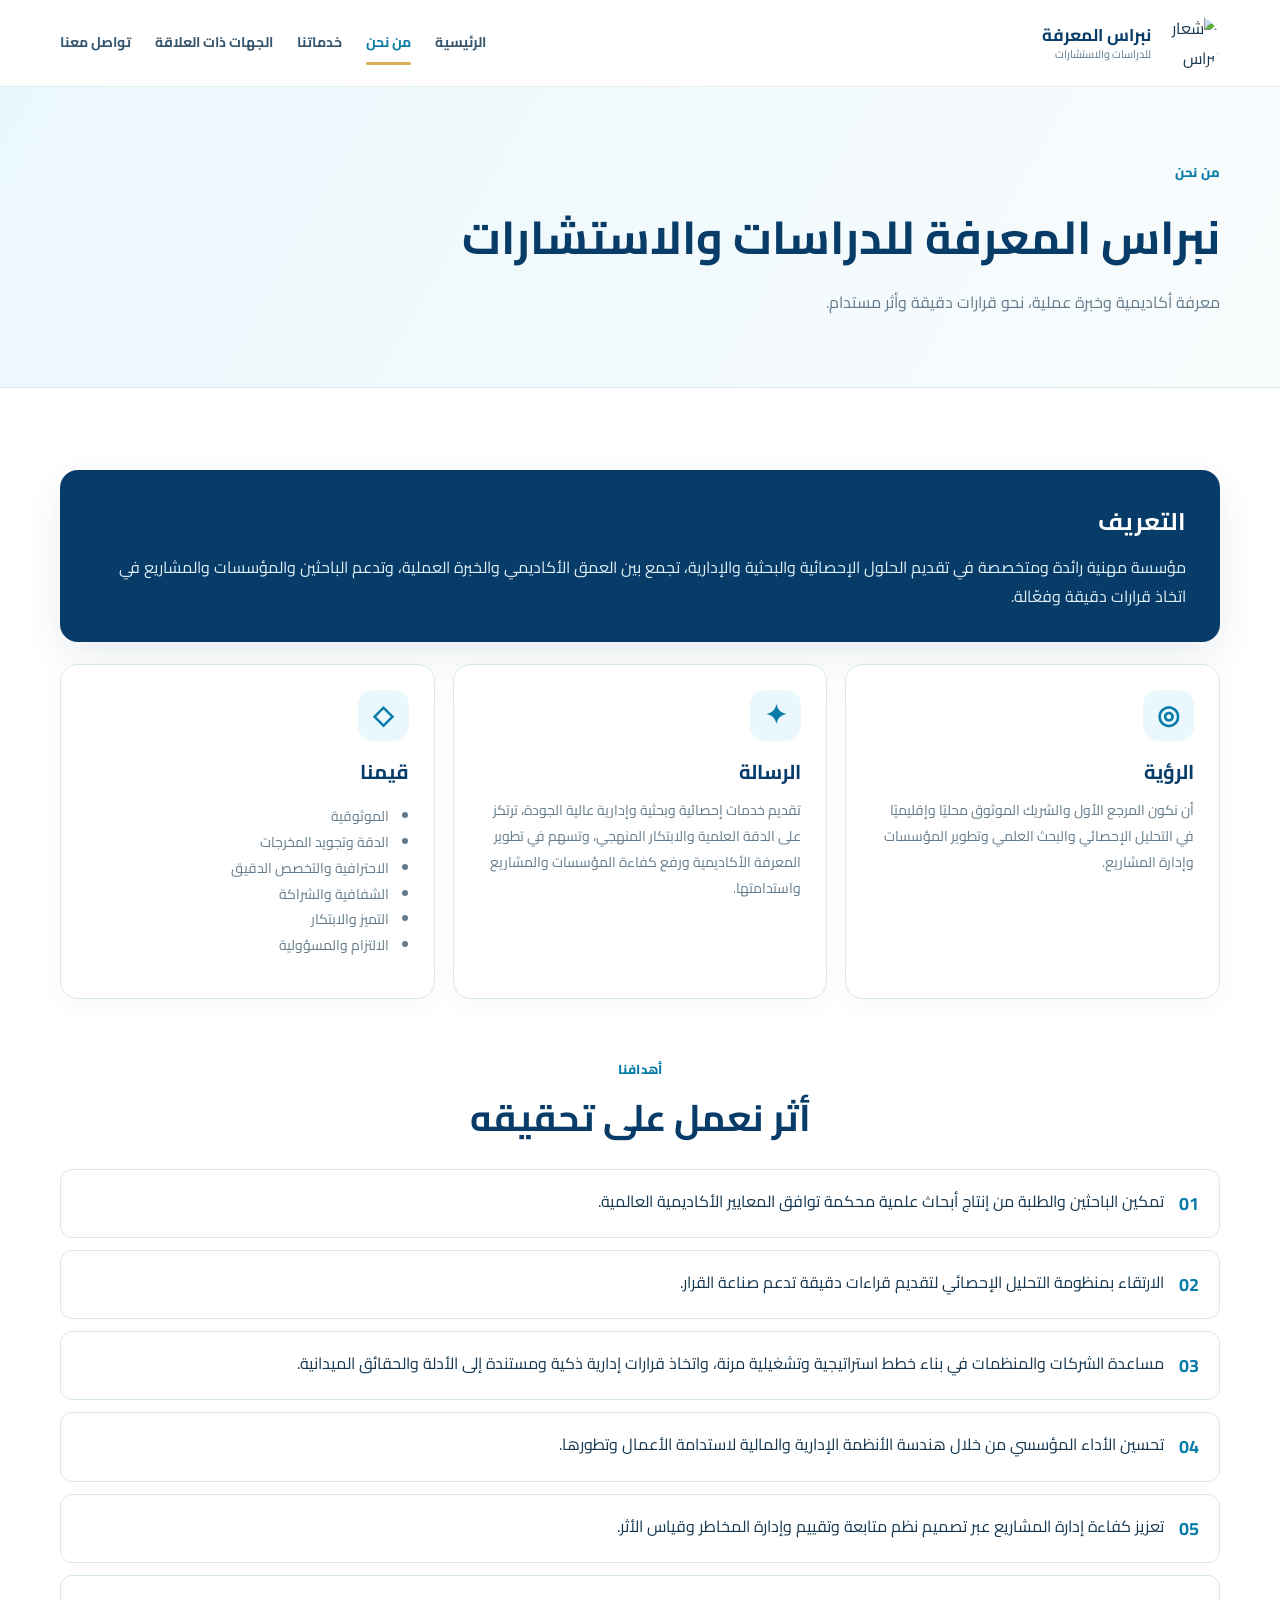
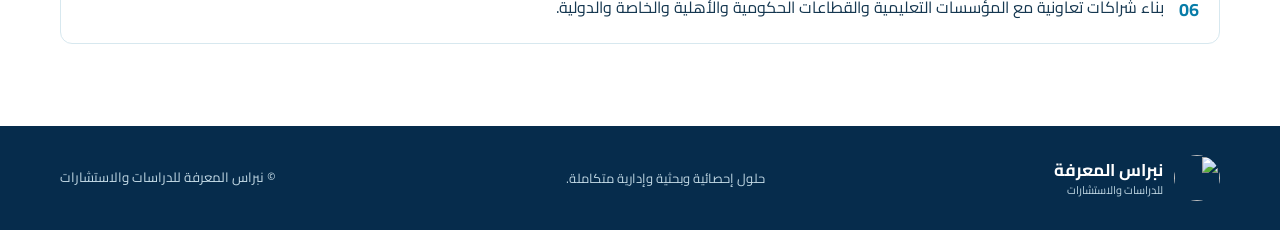
==== about.html @ 470da9b9 "Add files via upload" ====
<!doctype html><html lang="ar" dir="rtl"><head><meta charset="utf-8"><meta name="viewport" content="width=device-width, initial-scale=1"><title>من نحن | نبراس المعرفة</title><link rel="stylesheet" href="styles.css"></head><body>
<header class="site-header"><div class="container nav-wrap"><a class="brand" href="index.html"><img src="assets/logo.jpg" alt="شعار نبراس المعرفة"><span><b>نبراس المعرفة</b><small>للدراسات والاستشارات</small></span></a><button class="menu-toggle" aria-label="فتح القائمة" aria-expanded="false">☰</button><nav class="nav"><a href="index.html">الرئيسية</a><a class="active" href="about.html">من نحن</a><a href="services.html">خدماتنا</a><a href="sectors.html">الجهات ذات العلاقة</a><a href="contact.html">تواصل معنا</a></nav></div></header>
<main><section class="page-hero"><div class="container"><span class="eyebrow">من نحن</span><h1>نبراس المعرفة للدراسات والاستشارات</h1><p>معرفة أكاديمية وخبرة عملية، نحو قرارات دقيقة وأثر مستدام.</p></div></section>
<section class="section"><div class="container"><div class="intro-panel"><h2>التعريف</h2><p>مؤسسة مهنية رائدة ومتخصصة في تقديم الحلول الإحصائية والبحثية والإدارية، تجمع بين العمق الأكاديمي والخبرة العملية، وتدعم الباحثين والمؤسسات والمشاريع في اتخاذ قرارات دقيقة وفعّالة.</p></div>
<div class="cards three info-cards"><article class="info-card"><span class="icon">◎</span><h2>الرؤية</h2><p>أن نكون المرجع الأول والشريك الموثوق محليًا وإقليميًا في التحليل الإحصائي والبحث العلمي وتطوير المؤسسات وإدارة المشاريع.</p></article><article class="info-card"><span class="icon">✦</span><h2>الرسالة</h2><p>تقديم خدمات إحصائية وبحثية وإدارية عالية الجودة، ترتكز على الدقة العلمية والابتكار المنهجي، وتسهم في تطوير المعرفة الأكاديمية ورفع كفاءة المؤسسات والمشاريع واستدامتها.</p></article><article class="info-card"><span class="icon">◇</span><h2>قيمنا</h2><ul><li>الموثوقية</li><li>الدقة وتجويد المخرجات</li><li>الاحترافية والتخصص الدقيق</li><li>الشفافية والشراكة</li><li>التميز والابتكار</li><li>الالتزام والمسؤولية</li></ul></article></div>
<div class="section-heading compact"><span class="eyebrow">أهدافنا</span><h2>أثر نعمل على تحقيقه</h2></div><div class="goals"><p><b>01</b> تمكين الباحثين والطلبة من إنتاج أبحاث علمية محكمة توافق المعايير الأكاديمية العالمية.</p><p><b>02</b> الارتقاء بمنظومة التحليل الإحصائي لتقديم قراءات دقيقة تدعم صناعة القرار.</p><p><b>03</b> مساعدة الشركات والمنظمات في بناء خطط استراتيجية وتشغيلية مرنة، واتخاذ قرارات إدارية ذكية ومستندة إلى الأدلة والحقائق الميدانية.</p><p><b>04</b> تحسين الأداء المؤسسي من خلال هندسة الأنظمة الإدارية والمالية لاستدامة الأعمال وتطورها.</p><p><b>05</b> تعزيز كفاءة إدارة المشاريع عبر تصميم نظم متابعة وتقييم وإدارة المخاطر وقياس الأثر.</p><p><b>06</b> بناء شراكات تعاونية مع المؤسسات التعليمية والقطاعات الحكومية والأهلية والخاصة والدولية.</p></div></div></section></main>
<footer class="footer"><div class="container footer-inner"><div class="brand footer-brand"><img src="assets/logo.jpg" alt=""><span><b>نبراس المعرفة</b><small>للدراسات والاستشارات</small></span></div><p>حلول إحصائية وبحثية وإدارية متكاملة.</p><small>© <span data-year></span> نبراس المعرفة للدراسات والاستشارات</small></div></footer><script src="script.js"></script></body></html>
---- styles.css ----
@import url('https://fonts.googleapis.com/css2?family=Cairo:wght@400;500;600;700;800&display=swap');
:root{--navy:#073b68;--blue:#087ca8;--sky:#eaf7fc;--gold:#d9b34f;--ink:#153750;--muted:#637b8c;--white:#fff;--line:#d7e8ef;--shadow:0 14px 38px rgba(5,53,88,.09)}
*{box-sizing:border-box}html{scroll-behavior:smooth}body{margin:0;font-family:'Cairo',Tahoma,Arial,sans-serif;color:var(--ink);background:#fff;line-height:1.85}a{color:inherit;text-decoration:none}.container{width:min(1160px,calc(100% - 36px));margin:auto}.site-header{position:sticky;top:0;z-index:20;background:rgba(255,255,255,.96);backdrop-filter:blur(12px);border-bottom:1px solid #e4eef3}.nav-wrap{min-height:86px;display:flex;align-items:center;justify-content:space-between;gap:24px}.brand{display:flex;align-items:center;gap:11px;min-width:max-content}.brand img{width:58px;height:58px;object-fit:contain;border-radius:50%}.brand span{display:flex;flex-direction:column;line-height:1.45}.brand b{font-size:17px;color:var(--navy)}.brand small{font-size:11px;color:var(--muted)}.nav{display:flex;align-items:center;gap:24px}.nav a{font-size:14px;font-weight:700;color:#35566e;padding:9px 0;position:relative}.nav a:hover,.nav a.active{color:var(--blue)}.nav a.active:after{content:"";height:3px;background:var(--gold);position:absolute;bottom:0;right:0;left:0;border-radius:3px}.menu-toggle{display:none;background:var(--navy);color:white;border:0;border-radius:9px;padding:8px 12px;font-size:22px}.hero{overflow:hidden;background:radial-gradient(circle at 80% 15%,#dff5fc 0,transparent 35%),linear-gradient(135deg,#f7fcfe,#eaf7fc);position:relative}.hero:after{content:"";position:absolute;left:-130px;bottom:-210px;width:440px;height:440px;border:1px solid #c7e9f4;border-radius:50%;box-shadow:0 0 0 35px #e3f4fa,0 0 0 70px #eff9fc}.hero-grid{min-height:560px;display:grid;grid-template-columns:1.15fr .85fr;align-items:center;gap:60px;padding-top:54px;padding-bottom:66px;position:relative;z-index:1}.eyebrow{display:inline-block;color:var(--blue);font-size:13px;font-weight:800;letter-spacing:.2px}.hero h1{font-size:clamp(36px,5vw,60px);line-height:1.35;color:var(--navy);margin:12px 0 18px;font-weight:800}.hero h1 em{font-style:normal;color:var(--blue)}.hero-copy>p{font-size:17px;max-width:650px;color:#516d80;margin:0 0 28px}.hero-actions{display:flex;gap:12px;flex-wrap:wrap}.btn{display:inline-flex;align-items:center;justify-content:center;gap:12px;padding:12px 23px;border-radius:11px;font:700 14px 'Cairo',sans-serif;border:1px solid transparent;cursor:pointer;transition:.2s}.btn:hover{transform:translateY(-2px)}.primary{background:var(--navy);color:#fff;box-shadow:0 8px 18px #073b6820}.secondary{border-color:#b7d4e1;background:#fff;color:var(--navy)}.light{background:white;color:var(--navy)}.full{width:100%}.trust-row{display:flex;flex-wrap:wrap;gap:16px;margin-top:28px;font-size:12px;color:#4d7186}.hero-logo{display:flex;align-items:center;justify-content:center;position:relative;min-height:370px}.logo-halo{width:min(360px,90%);aspect-ratio:1;border-radius:50%;background:#fff;padding:16px;box-shadow:0 25px 70px #0c50751c;border:1px solid #d3eaf3}.logo-halo img{width:100%;height:100%;object-fit:contain;border-radius:50%}.floating-note{position:absolute;bottom:28px;right:0;background:white;border:1px solid var(--line);box-shadow:var(--shadow);border-radius:15px;padding:12px 19px;display:flex;flex-direction:column;line-height:1.5}.floating-note strong{font-size:22px;color:var(--navy)}.floating-note span{font-size:12px;color:var(--muted)}.section{padding:82px 0}.soft{background:#f4fafc}.section-heading{text-align:center;margin:0 auto 38px;max-width:650px}.section-heading h2,.split h2{font-size:clamp(26px,3vw,37px);line-height:1.4;color:var(--navy);margin:8px 0 10px}.section-heading p,.split p{color:var(--muted);margin:0}.cards{display:grid;gap:18px}.four{grid-template-columns:repeat(4,1fr)}.three{grid-template-columns:repeat(3,1fr)}.two{grid-template-columns:repeat(2,1fr)}.service-card,.info-card{border:1px solid var(--line);border-radius:18px;background:white;padding:25px;box-shadow:0 7px 25px rgba(7,59,104,.035);transition:.22s}.service-card:hover{transform:translateY(-5px);box-shadow:var(--shadow);border-color:#a7d6e8}.service-card h3,.service-card h2,.info-card h2{color:var(--navy);margin:12px 0 8px;font-size:20px}.service-card p,.info-card p{font-size:14px;color:var(--muted);margin:0 0 18px}.service-card>b{font-size:13px;color:var(--blue)}.icon{display:grid;place-items:center;width:51px;height:51px;border-radius:15px;background:var(--sky);color:var(--blue);font-size:26px;font-weight:800}.split{display:grid;grid-template-columns:1fr 1fr;gap:65px;align-items:center}.split p{max-width:590px;margin-bottom:20px}.text-link{color:var(--blue);font-weight:800}.feature-list{display:grid;gap:12px}.feature-list>div{display:flex;align-items:center;gap:18px;background:white;border:1px solid var(--line);padding:16px 20px;border-radius:14px}.feature-list>div>b{font-size:24px;color:var(--gold)}.feature-list span{display:flex;flex-direction:column}.feature-list strong{color:var(--navy)}.feature-list small{color:var(--muted)}.cta{background:linear-gradient(115deg,#052e53,#087ba5);color:white;padding:38px 0}.cta-inner{display:flex;align-items:center;justify-content:space-between;gap:20px}.cta h2{font-size:27px;margin:0 0 5px}.cta p{margin:0;color:#d6edf7}.footer{background:#062c4c;color:#eaf6fb;padding:27px 0}.footer-inner{display:flex;align-items:center;justify-content:space-between;gap:20px;flex-wrap:wrap}.footer-brand b{color:#fff}.footer-brand small,.footer p,.footer-inner>small{color:#c0d7e3}.footer-brand img{width:46px;height:46px}.footer p{font-size:13px}.page-hero{padding:70px 0;background:linear-gradient(120deg,#eaf7fc,#f9fcfd);border-bottom:1px solid var(--line)}.page-hero h1{font-size:clamp(30px,4vw,46px);color:var(--navy);margin:8px 0}.page-hero p{color:var(--muted);margin:0}.intro-panel{background:var(--navy);color:white;padding:30px 34px;border-radius:18px;margin-bottom:22px;box-shadow:var(--shadow)}.intro-panel h2{margin:0 0 8px;color:#fff}.intro-panel p{margin:0;color:#e0f0f7}.info-cards{align-items:stretch}.info-card ul{padding-right:20px;color:var(--muted);font-size:14px}.compact{margin-top:55px;margin-bottom:25px}.goals{display:grid;gap:12px}.goals p{margin:0;display:flex;gap:15px;align-items:flex-start;padding:17px 20px;border:1px solid var(--line);border-radius:12px;background:#fff}.goals b{color:var(--blue);font-size:18px}.service-links{gap:22px}.service-card.large{padding:32px}.service-card.large h2{font-size:23px}.detail-layout{display:grid;grid-template-columns:1.3fr .7fr;gap:35px;align-items:start}.detail-layout h2{color:var(--navy);margin-top:0}.check-list{list-style:none;padding:0;display:grid;gap:12px}.check-list li{padding-right:30px;position:relative}.check-list li:before{content:"✓";position:absolute;right:0;top:0;color:var(--blue);font-weight:800}.note{background:#f2f9fc;border-right:4px solid var(--gold);padding:14px 17px;color:#526f80;border-radius:8px;font-size:13px;margin:24px 0}.detail-aside{background:linear-gradient(150deg,#eaf7fc,#fff);border:1px solid var(--line);border-radius:20px;padding:30px}.detail-aside h3{font-size:22px;color:var(--navy)}.detail-aside p{color:var(--muted)}.contact-grid{display:grid;grid-template-columns:.8fr 1.2fr;gap:25px;align-items:start}.contact-card,.contact-form{border:1px solid var(--line);border-radius:18px;padding:28px;background:#fff;box-shadow:var(--shadow)}.contact-card h2,.contact-form h2{margin-top:0;color:var(--navy)}.contact-card>p{color:var(--muted)}.contact-line{display:flex;align-items:center;gap:14px;padding:17px 0 25px}.contact-line div{display:flex;flex-direction:column}.contact-line small,.muted{color:var(--muted)}.contact-line strong{font-size:18px;color:var(--navy)}.contact-form{display:grid;gap:9px}.contact-form label{font-size:13px;font-weight:700;color:var(--ink)}.contact-form input,.contact-form select,.contact-form textarea{width:100%;font:14px 'Cairo',sans-serif;padding:12px 13px;border:1px solid #cbdfe8;border-radius:9px;background:#fbfdfe;color:var(--ink);outline:none}.contact-form input:focus,.contact-form select:focus,.contact-form textarea:focus{border-color:var(--blue);box-shadow:0 0 0 3px #087ca817}.muted{font-size:12px;margin-bottom:0}
@media(max-width:950px){.nav{gap:14px}.nav a{font-size:12px}.four{grid-template-columns:repeat(2,1fr)}.hero-grid{gap:25px}.hero-logo{min-height:300px}.logo-halo{width:min(300px,95%)}}
@media(max-width:720px){.container{width:min(100% - 28px,560px)}.nav-wrap{min-height:74px}.brand img{width:48px;height:48px}.brand b{font-size:15px}.menu-toggle{display:block}.nav{display:none;position:absolute;top:73px;right:0;left:0;background:white;border-bottom:1px solid var(--line);padding:12px 20px 20px;box-shadow:var(--shadow);flex-direction:column;align-items:stretch;gap:3px}.nav.open{display:flex}.nav a{font-size:14px;padding:9px 5px}.nav a.active:after{display:none}.hero-grid{grid-template-columns:1fr;padding-top:45px;padding-bottom:50px;gap:15px}.hero h1{font-size:38px}.hero-copy>p{font-size:15px}.hero-logo{min-height:260px;grid-row:1}.logo-halo{width:235px}.floating-note{right:8%;bottom:5px}.trust-row{gap:8px 14px}.section{padding:56px 0}.four,.three,.two,.split,.detail-layout,.contact-grid{grid-template-columns:1fr}.cards{gap:13px}.service-card,.info-card{padding:22px}.split{gap:30px}.cta-inner{align-items:flex-start;flex-direction:column}.page-hero{padding:48px 0}.page-hero h1{font-size:31px}.intro-panel{padding:24px}.footer-inner{align-items:flex-start;flex-direction:column;gap:8px}.footer p{margin:0}.service-card.large{padding:24px}.contact-card,.contact-form{padding:22px}}
@media(min-width:721px) and (max-width:820px){.nav-wrap{gap:12px}.brand small{font-size:10px}.brand img{width:45px;height:45px}.nav{gap:10px}.nav a{font-size:11px}}
/* Social media links on the contact page */
.social-links{display:grid;gap:12px;margin:20px 0 0}.social-link{display:flex;align-items:center;gap:13px;padding:13px 14px;border:1px solid var(--line);border-radius:13px;background:#fbfdfe;transition:.2s}.social-link:hover{transform:translateY(-2px);border-color:#a7d6e8;box-shadow:0 8px 20px rgba(7,59,104,.07)}.social-symbol{width:43px;height:43px;flex:0 0 43px;display:grid;place-items:center;border-radius:12px;background:var(--sky);color:var(--navy);font-size:24px;font-weight:800}.social-link.instagram .social-symbol{color:#b32d76}.social-link.telegram .social-symbol{color:#168bc2}.social-link.facebook .social-symbol{background:#e8f0ff;color:#1877f2;font-family:Arial,sans-serif}.social-link>span:nth-child(2){display:flex;flex-direction:column;flex:1;line-height:1.5}.social-link strong{color:var(--navy);font-size:14px}.social-link small{color:var(--muted);font-size:11px}.social-arrow{font-size:18px;color:var(--blue)}
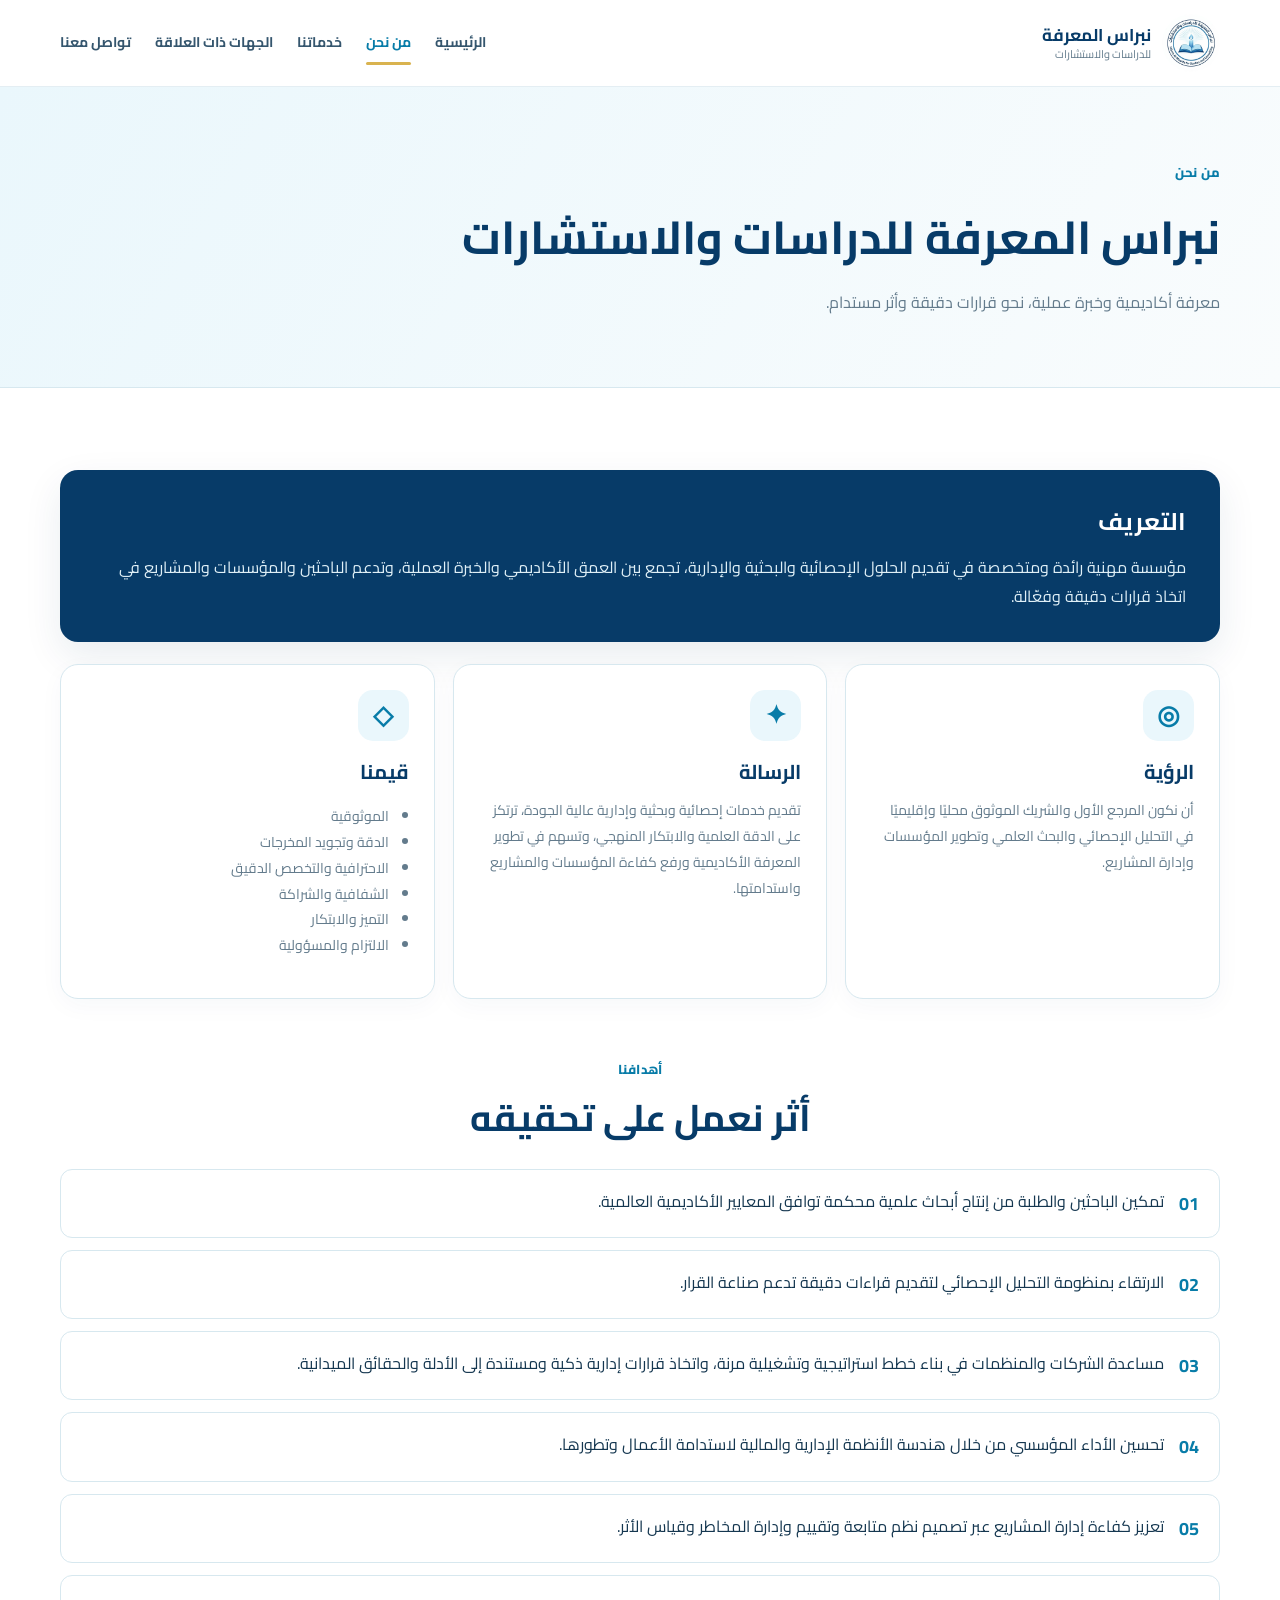
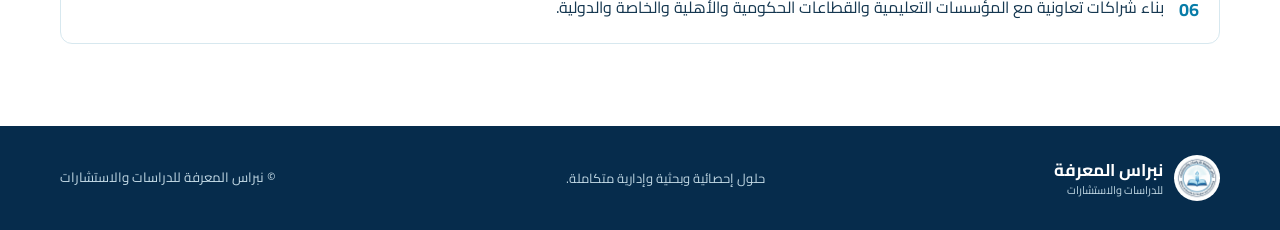
==== commit 51b3d38c: "Fix logo source and remove duplicate header Updated footer logo source and removed duplicate header." ====
--- a/about.html
+++ b/about.html
@@ -1,7 +1,7 @@
 <!doctype html><html lang="ar" dir="rtl"><head><meta charset="utf-8"><meta name="viewport" content="width=device-width, initial-scale=1"><title>من نحن | نبراس المعرفة</title><link rel="stylesheet" href="styles.css"></head><body>
-<header class="site-header"><div class="container nav-wrap"><a class="brand" href="index.html"><img src="assets/logo.jpg" alt="شعار نبراس المعرفة"><span><b>نبراس المعرفة</b><small>للدراسات والاستشارات</small></span></a><button class="menu-toggle" aria-label="فتح القائمة" aria-expanded="false">☰</button><nav class="nav"><a href="index.html">الرئيسية</a><a class="active" href="about.html">من نحن</a><a href="services.html">خدماتنا</a><a href="sectors.html">الجهات ذات العلاقة</a><a href="contact.html">تواصل معنا</a></nav></div></header>
+<header class="site-header"><div class="container nav-wrap"><a class="brand" href="index.html"><img src="logo.jpg" alt="شعار نبراس المعرفة"><span><b>نبراس المعرفة</b><small>للدراسات والاستشارات</small></span></a><button class="menu-toggle" aria-label="فتح القائمة" aria-expanded="false">☰</button><nav class="nav"><a href="index.html">الرئيسية</a><a class="active" href="about.html">من نحن</a><a href="services.html">خدماتنا</a><a href="sectors.html">الجهات ذات العلاقة</a><a href="contact.html">تواصل معنا</a></nav></div></header>
 <main><section class="page-hero"><div class="container"><span class="eyebrow">من نحن</span><h1>نبراس المعرفة للدراسات والاستشارات</h1><p>معرفة أكاديمية وخبرة عملية، نحو قرارات دقيقة وأثر مستدام.</p></div></section>
 <section class="section"><div class="container"><div class="intro-panel"><h2>التعريف</h2><p>مؤسسة مهنية رائدة ومتخصصة في تقديم الحلول الإحصائية والبحثية والإدارية، تجمع بين العمق الأكاديمي والخبرة العملية، وتدعم الباحثين والمؤسسات والمشاريع في اتخاذ قرارات دقيقة وفعّالة.</p></div>
 <div class="cards three info-cards"><article class="info-card"><span class="icon">◎</span><h2>الرؤية</h2><p>أن نكون المرجع الأول والشريك الموثوق محليًا وإقليميًا في التحليل الإحصائي والبحث العلمي وتطوير المؤسسات وإدارة المشاريع.</p></article><article class="info-card"><span class="icon">✦</span><h2>الرسالة</h2><p>تقديم خدمات إحصائية وبحثية وإدارية عالية الجودة، ترتكز على الدقة العلمية والابتكار المنهجي، وتسهم في تطوير المعرفة الأكاديمية ورفع كفاءة المؤسسات والمشاريع واستدامتها.</p></article><article class="info-card"><span class="icon">◇</span><h2>قيمنا</h2><ul><li>الموثوقية</li><li>الدقة وتجويد المخرجات</li><li>الاحترافية والتخصص الدقيق</li><li>الشفافية والشراكة</li><li>التميز والابتكار</li><li>الالتزام والمسؤولية</li></ul></article></div>
 <div class="section-heading compact"><span class="eyebrow">أهدافنا</span><h2>أثر نعمل على تحقيقه</h2></div><div class="goals"><p><b>01</b> تمكين الباحثين والطلبة من إنتاج أبحاث علمية محكمة توافق المعايير الأكاديمية العالمية.</p><p><b>02</b> الارتقاء بمنظومة التحليل الإحصائي لتقديم قراءات دقيقة تدعم صناعة القرار.</p><p><b>03</b> مساعدة الشركات والمنظمات في بناء خطط استراتيجية وتشغيلية مرنة، واتخاذ قرارات إدارية ذكية ومستندة إلى الأدلة والحقائق الميدانية.</p><p><b>04</b> تحسين الأداء المؤسسي من خلال هندسة الأنظمة الإدارية والمالية لاستدامة الأعمال وتطورها.</p><p><b>05</b> تعزيز كفاءة إدارة المشاريع عبر تصميم نظم متابعة وتقييم وإدارة المخاطر وقياس الأثر.</p><p><b>06</b> بناء شراكات تعاونية مع المؤسسات التعليمية والقطاعات الحكومية والأهلية والخاصة والدولية.</p></div></div></section></main>
-<footer class="footer"><div class="container footer-inner"><div class="brand footer-brand"><img src="assets/logo.jpg" alt=""><span><b>نبراس المعرفة</b><small>للدراسات والاستشارات</small></span></div><p>حلول إحصائية وبحثية وإدارية متكاملة.</p><small>© <span data-year></span> نبراس المعرفة للدراسات والاستشارات</small></div></footer><script src="script.js"></script></body></html>+<footer class="footer"><div class="container footer-inner"><div class="brand footer-brand"><img src="logo.jpg" alt=""><span><b>نبراس المعرفة</b><small>للدراسات والاستشارات</small></span></div><p>حلول إحصائية وبحثية وإدارية متكاملة.</p><small>© <span data-year></span> نبراس المعرفة للدراسات والاستشارات</small></div></footer><script src="script.js"></script></body></html>
